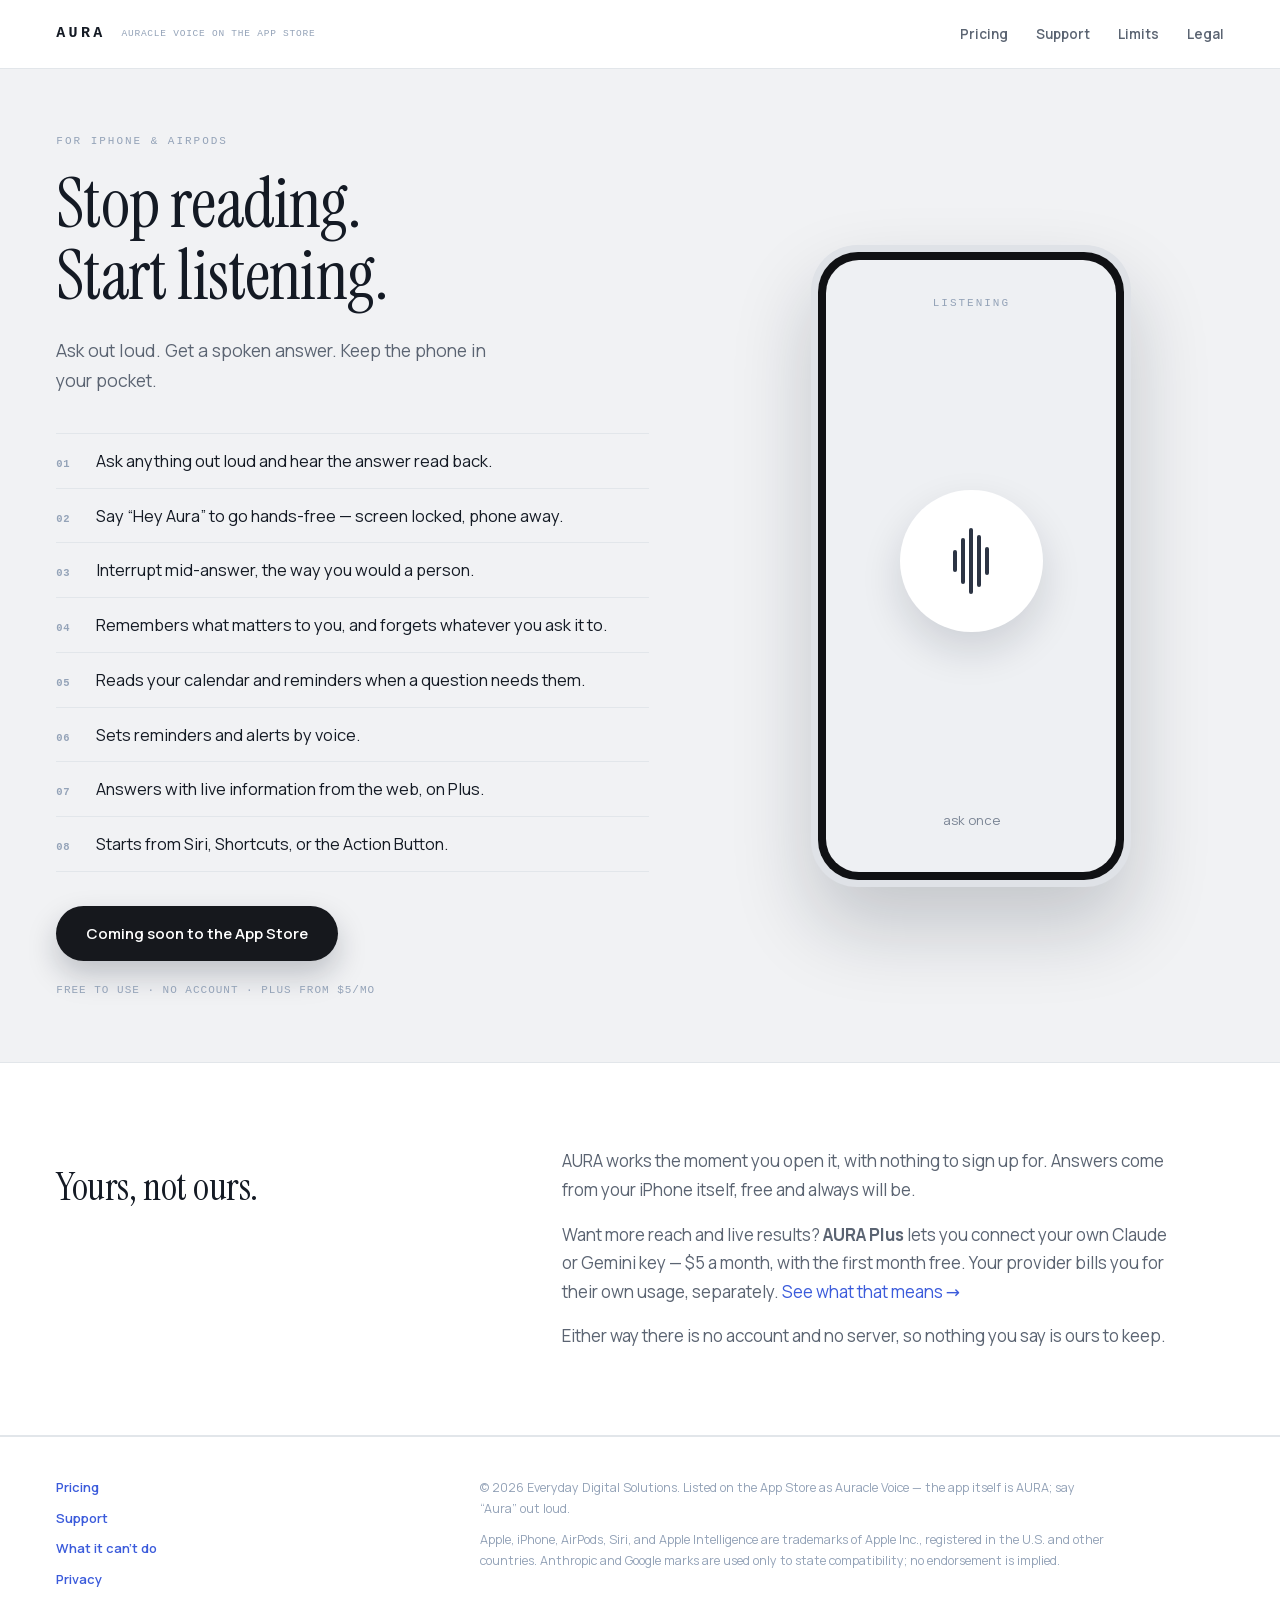
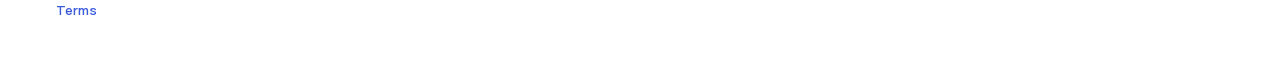
==== index.html @ 19f2c6b2 "Auracle Voice website: static site for auraclevoice.com Minimal static site — 6 pages, no JavaScript" ====
<!DOCTYPE html>
<html lang="en">
<head>
<meta charset="utf-8">
<meta name="viewport" content="width=device-width, initial-scale=1">
<title>Auracle Voice (AURA) — Your AI. In Your Ear.</title>
<meta name="description" content="A private voice assistant for iPhone and AirPods. Ask out loud, get a spoken answer. Free to use on device, no account, no server.">
<link rel="canonical" href="https://auraclevoice.com/">
<meta property="og:title" content="Auracle Voice (AURA) — Your AI. In Your Ear.">
<meta property="og:description" content="A private voice assistant for iPhone and AirPods. Ask out loud, get a spoken answer.">
<meta property="og:url" content="https://auraclevoice.com/">
<meta property="og:type" content="website">
<link rel="icon" href="data:,">
<link rel="stylesheet" href="/styles.css">
<script type="application/ld+json">{"@context":"https://schema.org","@type":"SoftwareApplication","name":"Auracle Voice","alternateName":"AURA","applicationCategory":"UtilitiesApplication","operatingSystem":"iOS 27.0","offers":{"@type":"Offer","price":"0","priceCurrency":"USD","description":"Free to download and free to use on device. Optional AURA Plus subscription at $5/month unlocks connecting your own Claude or Gemini key."},"publisher":{"@type":"Organization","name":"Everyday Digital Solutions","url":"https://everydaydigitalsolutions.com"}}</script>
</head>
<body>

<header class="site-header">
  <div class="shell">
    <a class="wordmark" href="/">AURA</a>
    <span class="wordmark-sub">AURACLE VOICE ON THE APP STORE</span>
    <nav>
      <a href="/pricing/">Pricing</a>
      <a href="/support/">Support</a>
      <a href="/limitations/">Limits</a>
      <a href="/legal/">Legal</a>
    </nav>
  </div>
</header>

<main>

  <section class="hero">
    <div class="shell">

      <div>
        <span class="eyebrow">For iPhone &amp; AirPods</span>
        <h1>Stop reading.<br>Start listening.</h1>
        <p class="hero-lede">Ask out loud. Get a spoken answer. Keep the phone in
        your pocket.</p>

        <ul class="points">
          <li><b>01</b><span>Ask anything out loud and hear the answer read back.</span></li>
          <li><b>02</b><span>Say &ldquo;Hey Aura&rdquo; to go hands-free &mdash; screen locked, phone away.</span></li>
          <li><b>03</b><span>Interrupt mid-answer, the way you would a person.</span></li>
          <li><b>04</b><span>Remembers what matters to you, and forgets whatever you ask it to.</span></li>
          <li><b>05</b><span>Reads your calendar and reminders when a question needs them.</span></li>
          <li><b>06</b><span>Sets reminders and alerts by voice.</span></li>
          <li><b>07</b><span>Answers with live information from the web, on Plus.</span></li>
          <li><b>08</b><span>Starts from Siri, Shortcuts, or the Action Button.</span></li>
        </ul>

        <div class="cta">
          <span class="pill">Coming soon to the App Store</span>
          <small>FREE TO USE &middot; NO ACCOUNT &middot; PLUS FROM $5/MO</small>
        </div>
      </div>

      <div class="phone-wrap">
        <div class="phone" aria-hidden="true">
          <div class="phone-bezel">
            <div class="phone-screen">
              <div class="eyebrow">LISTENING</div>
              <div class="orb">
                <i style="height:16%"></i><i style="height:32%"></i><i style="height:46%"></i><i style="height:36%"></i><i style="height:19%"></i>
              </div>
              <div class="phone-foot">ask once</div>
            </div>
          </div>
        </div>
      </div>

    </div>
  </section>

  <section class="stance">
    <div class="shell">
      <h2>Yours, not ours.</h2>
      <div>
        <p>AURA works the moment you open it, with nothing to sign up for. Answers come
        from your iPhone itself, free and always will be.</p>
        <p>Want more reach and live results? <strong>AURA Plus</strong> lets you connect
        your own Claude or Gemini key &mdash; $5 a month, with the first month free.
        Your provider bills you for their own usage, separately.
        <a href="/pricing/">See what that means &rarr;</a></p>
        <p>Either way there is no account and no server, so nothing you say is ours to
        keep.</p>
      </div>
    </div>
  </section>

</main>

<footer class="site-footer">
  <div class="shell">
    <nav>
      <a href="/pricing/">Pricing</a>
      <a href="/support/">Support</a>
      <a href="/limitations/">What it can&rsquo;t do</a>
      <a href="/legal/privacy/">Privacy</a>
      <a href="/legal/terms/">Terms</a>
    </nav>
    <div>
      <p>&copy; 2026 Everyday Digital Solutions. Listed on the App Store as Auracle Voice
      &mdash; the app itself is AURA; say &ldquo;Aura&rdquo; out loud.</p>
      <p>Apple, iPhone, AirPods, Siri, and Apple Intelligence are trademarks of Apple
      Inc., registered in the U.S. and other countries. Anthropic and Google marks are
      used only to state compatibility; no endorsement is implied.</p>
    </div>
  </div>
</footer>

</body>
</html>
---- styles.css ----
/* Auracle (AURA) — shared styles. Design tokens from the original site. */

@font-face {
  font-family: 'Instrument Serif';
  src: url('/fonts/instrument-serif-400.woff2') format('woff2');
  font-weight: 400;
  font-style: normal;
  font-display: swap;
}
@font-face {
  font-family: 'Manrope';
  src: url('/fonts/manrope-var.woff2') format('woff2');
  font-weight: 400 700;
  font-style: normal;
  font-display: swap;
}

:root {
  --bg: #f1f2f4;
  --surface: #fff;
  --ink: #141a24;
  --muted: #5b6472;
  --faint: #94a3b8;
  --hair: #e2e6ea;
  --link: #3b5bdb;
  --dark: #16181d;
  --mono: ui-monospace, 'SF Mono', Menlo, monospace;
  --shell: 1360px;
  --gutter: clamp(22px, 4.4vw, 72px);
}

* { box-sizing: border-box; }

html { -webkit-text-size-adjust: 100%; }

body {
  margin: 0;
  background: var(--bg);
  color: var(--ink);
  font-family: Manrope, -apple-system, system-ui, sans-serif;
  font-size: 16.5px;
  line-height: 1.68;
  -webkit-font-smoothing: antialiased;
}

a { color: var(--link); text-decoration: none; }
a:hover { color: #2b47b8; text-decoration: underline; }

.shell {
  max-width: var(--shell);
  margin: 0 auto;
  padding-inline: var(--gutter);
}

/* ---------- header ---------- */

.site-header {
  background: var(--surface);
  border-bottom: 1px solid var(--hair);
  position: sticky;
  top: 0;
  z-index: 20;
}
.site-header .shell {
  min-height: 68px;
  display: flex;
  align-items: center;
  gap: 16px;
}
.wordmark {
  font-family: var(--mono);
  font-size: 15px;
  font-weight: 700;
  letter-spacing: .22em;
  color: var(--ink);
}
.wordmark:hover { text-decoration: none; color: var(--ink); }
.wordmark-sub {
  font-family: var(--mono);
  font-size: 9.5px;
  color: var(--faint);
  letter-spacing: .08em;
  align-self: center;
}
.site-header nav {
  margin-left: auto;
  display: flex;
  gap: 28px;
  font-size: 13.5px;
  font-weight: 600;
}
.site-header nav a { color: var(--muted); }

/* ---------- type ---------- */

h1, h2, .serif {
  font-family: 'Instrument Serif', Georgia, serif;
  font-weight: 400;
  letter-spacing: -.012em;
  text-wrap: balance;
}
h1 { margin: 0; line-height: 1.04; }
h3 { font-family: Manrope, sans-serif; font-size: 15.5px; font-weight: 700; margin: 30px 0 8px; }
p { text-wrap: pretty; }
.eyebrow {
  display: block;
  font-family: var(--mono);
  font-size: 11px;
  letter-spacing: .18em;
  color: var(--faint);
  text-transform: uppercase;
}

/* ---------- home hero: points left, phone right ---------- */

.hero { border-bottom: 1px solid var(--hair); }
.hero .shell {
  display: grid;
  grid-template-columns: minmax(0, 1.08fr) minmax(0, .92fr);
  gap: clamp(36px, 5.5vw, 96px);
  align-items: center;
  padding-block: clamp(52px, 7vh, 92px);
}
.hero h1 { font-size: clamp(46px, 5.4vw, 82px); margin-top: 18px; }
.hero-lede {
  margin: 24px 0 0;
  max-width: 46ch;
  font-size: 17.5px;
  color: var(--muted);
}

.points { margin: 38px 0 0; padding: 0; list-style: none; border-top: 1px solid var(--hair); }
.points li {
  display: grid;
  grid-template-columns: 34px 1fr;
  gap: 6px;
  align-items: baseline;
  padding: 13px 0;
  border-bottom: 1px solid var(--hair);
  font-size: 16.5px;
}
.points li b {
  font-family: var(--mono);
  font-size: 10.5px;
  font-weight: 700;
  color: var(--faint);
  letter-spacing: .06em;
}

.cta { display: flex; align-items: center; gap: 20px; flex-wrap: wrap; margin-top: 34px; }
.pill {
  display: inline-flex;
  background: var(--dark);
  color: #fff;
  font-size: 15px;
  font-weight: 600;
  padding: 15px 30px;
  border-radius: 99px;
  box-shadow: 0 14px 30px rgba(15, 23, 42, .22);
}
.cta small { font-family: var(--mono); font-size: 11px; letter-spacing: .09em; color: var(--faint); }

/* phone */
.phone-wrap { display: flex; justify-content: center; }
.phone {
  width: clamp(250px, 25vw, 320px);
  border-radius: 46px;
  background: #dfe2e7;
  padding: 7px;
  box-shadow: 0 40px 80px rgba(15, 23, 42, .2);
}
.phone-bezel { border-radius: 40px; background: #101114; padding: 8px; }
.phone-screen {
  border-radius: 33px;
  background: #eef0f3;
  aspect-ratio: 9 / 19;
  padding: 34px 22px;
  text-align: center;
  overflow: hidden;
  display: flex;
  flex-direction: column;
}
.orb {
  width: 58%;
  aspect-ratio: 1;
  margin: auto;
  border-radius: 50%;
  background: #fff;
  box-shadow: 0 18px 40px rgba(15, 23, 42, .14);
  display: flex;
  align-items: center;
  justify-content: center;
  gap: 4px;
}
.orb i { width: 4px; border-radius: 3px; background: #2c3444; display: block; }
.phone-foot { font-size: 13px; color: #7a8494; padding-bottom: 6px; }

/* ---------- stance band ---------- */

.stance { background: var(--surface); border-bottom: 1px solid var(--hair); }
.stance .shell {
  display: grid;
  grid-template-columns: minmax(0, 1fr) minmax(0, 1.5fr);
  gap: clamp(28px, 5vw, 88px);
  padding-block: clamp(52px, 7vw, 84px);
  align-items: start;
}
.stance h2 { font-size: clamp(28px, 3vw, 40px); margin: 8px 0 0; }
.stance p { margin: 0; font-size: 17px; color: var(--muted); max-width: 62ch; }
.stance p + p { margin-top: 16px; }

/* ---------- documents: sticky side nav + content ---------- */

.doc-shell {
  display: grid;
  grid-template-columns: 232px minmax(0, 1fr);
  gap: clamp(32px, 5vw, 80px);
  padding-block: clamp(40px, 5vw, 72px);
  align-items: start;
}
.toc { position: sticky; top: 96px; font-size: 13.5px; }
.toc .eyebrow { margin-bottom: 14px; }
.toc ol { margin: 0; padding: 0; list-style: none; }
.toc li { margin: 0; }
.toc a {
  display: block;
  padding: 6px 0;
  color: var(--muted);
  border-bottom: 1px solid transparent;
}
.toc a:hover { color: var(--ink); text-decoration: none; }

.doc { max-width: 82ch; }
.doc > h1 { font-size: clamp(38px, 4.4vw, 58px); margin-top: 16px; }
.doc .meta { font-size: 13.5px; color: var(--faint); margin-top: 14px; }
.doc .lede { font-size: 19px; color: var(--muted); margin-top: 18px; max-width: 60ch; }
.doc h2 {
  font-size: clamp(24px, 2.3vw, 31px);
  margin: 52px 0 12px;
  padding-top: 8px;
  scroll-margin-top: 92px;
}
.doc ul { padding-left: 22px; }
.doc li { margin: 8px 0; }
.doc table {
  width: 100%;
  border-collapse: collapse;
  font-size: 14.5px;
  margin: 18px 0;
  background: var(--surface);
  border-radius: 12px;
  overflow: hidden;
}
.doc th, .doc td {
  text-align: left;
  padding: 12px 16px;
  border-bottom: 1px solid var(--hair);
  vertical-align: top;
}
.doc tr:last-child td { border-bottom: 0; }
.doc th {
  font-size: 11px;
  letter-spacing: .07em;
  text-transform: uppercase;
  color: var(--faint);
  font-weight: 700;
  background: #f7f8f9;
}
.doc code {
  font-family: var(--mono);
  font-size: .88em;
  background: #e8ebee;
  padding: 2px 6px;
  border-radius: 5px;
}
.note {
  background: var(--surface);
  border-radius: 14px;
  padding: 20px 24px;
  margin: 24px 0;
  font-size: 15.5px;
  box-shadow: 0 2px 10px rgba(15, 23, 42, .05);
}
.todo {
  background: #fff7ed;
  border-left: 3px solid #f59e0b;
  border-radius: 8px;
  padding: 15px 18px;
  margin: 20px 0;
  font-size: 14.5px;
}

/* ---------- footer ---------- */

.site-footer {
  background: var(--surface);
  border-top: 1px solid var(--hair);
  font-size: 13px;
  color: var(--muted);
}
.site-footer .shell {
  display: grid;
  grid-template-columns: minmax(0, 1fr) minmax(0, 2fr);
  gap: clamp(24px, 4vw, 72px);
  padding-block: 40px 56px;
  align-items: start;
}
.site-footer nav { display: flex; flex-direction: column; gap: 9px; font-weight: 600; }
.site-footer p { margin: 0 0 10px; color: var(--faint); font-size: 12.5px; max-width: 78ch; }

/* ---------- responsive ---------- */

@media (max-width: 1020px) {
  .hero .shell { grid-template-columns: 1fr; gap: 44px; }
  .phone-wrap { order: -1; }
  .phone { width: min(280px, 66vw); }
  .stance .shell,
  .site-footer .shell { grid-template-columns: 1fr; }
  .doc-shell { grid-template-columns: 1fr; gap: 28px; }
  .toc {
    position: static;
    background: var(--surface);
    border-radius: 14px;
    padding: 18px 20px;
  }
  .toc ol { columns: 2; column-gap: 28px; }
}

@media (max-width: 600px) {
  body { font-size: 16px; }
  .site-header .shell { flex-wrap: wrap; padding-block: 12px; min-height: 0; }
  .site-header nav { margin-left: 0; width: 100%; gap: 20px; }
  .wordmark-sub { display: none; }
  .toc ol { columns: 1; }
  .doc th, .doc td { padding: 10px 12px; }
}
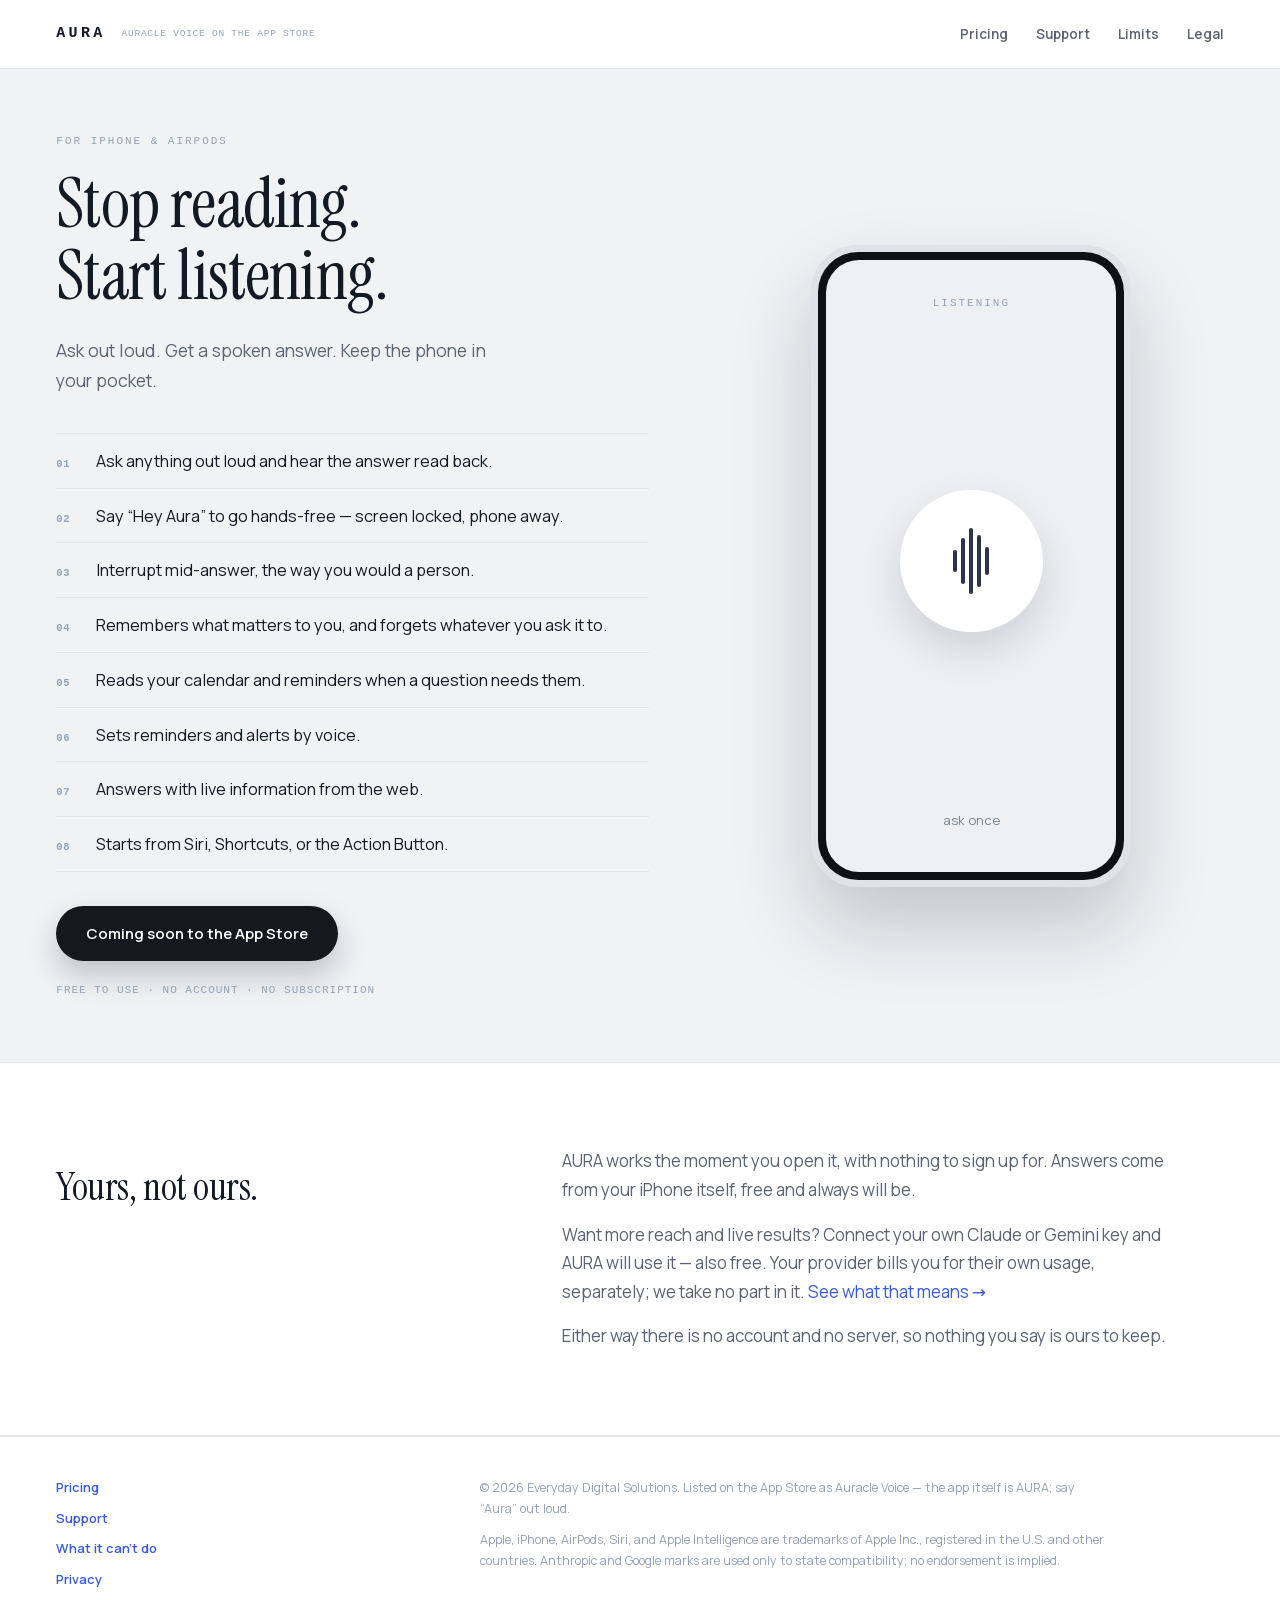
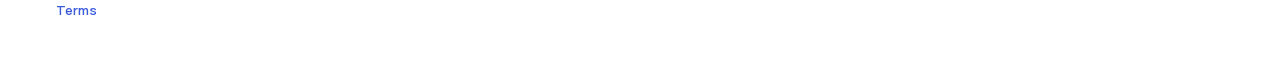
==== commit 85d9b0e2: "AURA is free: remove the $5 Plus tier from every page Version 1.0 ships with no in-app purchase and " ====
--- a/index.html
+++ b/index.html
@@ -12,7 +12,7 @@
 <meta property="og:type" content="website">
 <link rel="icon" href="data:,">
 <link rel="stylesheet" href="/styles.css">
-<script type="application/ld+json">{"@context":"https://schema.org","@type":"SoftwareApplication","name":"Auracle Voice","alternateName":"AURA","applicationCategory":"UtilitiesApplication","operatingSystem":"iOS 27.0","offers":{"@type":"Offer","price":"0","priceCurrency":"USD","description":"Free to download and free to use on device. Optional AURA Plus subscription at $5/month unlocks connecting your own Claude or Gemini key."},"publisher":{"@type":"Organization","name":"Everyday Digital Solutions","url":"https://everydaydigitalsolutions.com"}}</script>
+<script type="application/ld+json">{"@context":"https://schema.org","@type":"SoftwareApplication","name":"Auracle Voice","alternateName":"AURA","applicationCategory":"UtilitiesApplication","operatingSystem":"iOS 27.0","offers":{"@type":"Offer","price":"0","priceCurrency":"USD","description":"Free to download and free to use. Every feature is included at no charge, including connecting your own Claude or Gemini key."},"publisher":{"@type":"Organization","name":"Everyday Digital Solutions","url":"https://everydaydigitalsolutions.com"}}</script>
 </head>
 <body>
 
@@ -47,13 +47,13 @@
           <li><b>04</b><span>Remembers what matters to you, and forgets whatever you ask it to.</span></li>
           <li><b>05</b><span>Reads your calendar and reminders when a question needs them.</span></li>
           <li><b>06</b><span>Sets reminders and alerts by voice.</span></li>
-          <li><b>07</b><span>Answers with live information from the web, on Plus.</span></li>
+          <li><b>07</b><span>Answers with live information from the web.</span></li>
           <li><b>08</b><span>Starts from Siri, Shortcuts, or the Action Button.</span></li>
         </ul>
 
         <div class="cta">
           <span class="pill">Coming soon to the App Store</span>
-          <small>FREE TO USE &middot; NO ACCOUNT &middot; PLUS FROM $5/MO</small>
+          <small>FREE TO USE &middot; NO ACCOUNT &middot; NO SUBSCRIPTION</small>
         </div>
       </div>
 
@@ -80,9 +80,9 @@
       <div>
         <p>AURA works the moment you open it, with nothing to sign up for. Answers come
         from your iPhone itself, free and always will be.</p>
-        <p>Want more reach and live results? <strong>AURA Plus</strong> lets you connect
-        your own Claude or Gemini key &mdash; $5 a month, with the first month free.
-        Your provider bills you for their own usage, separately.
+        <p>Want more reach and live results? Connect your own Claude or Gemini key and
+        AURA will use it &mdash; also free. Your provider bills you for their own usage,
+        separately; we take no part in it.
         <a href="/pricing/">See what that means &rarr;</a></p>
         <p>Either way there is no account and no server, so nothing you say is ours to
         keep.</p>
